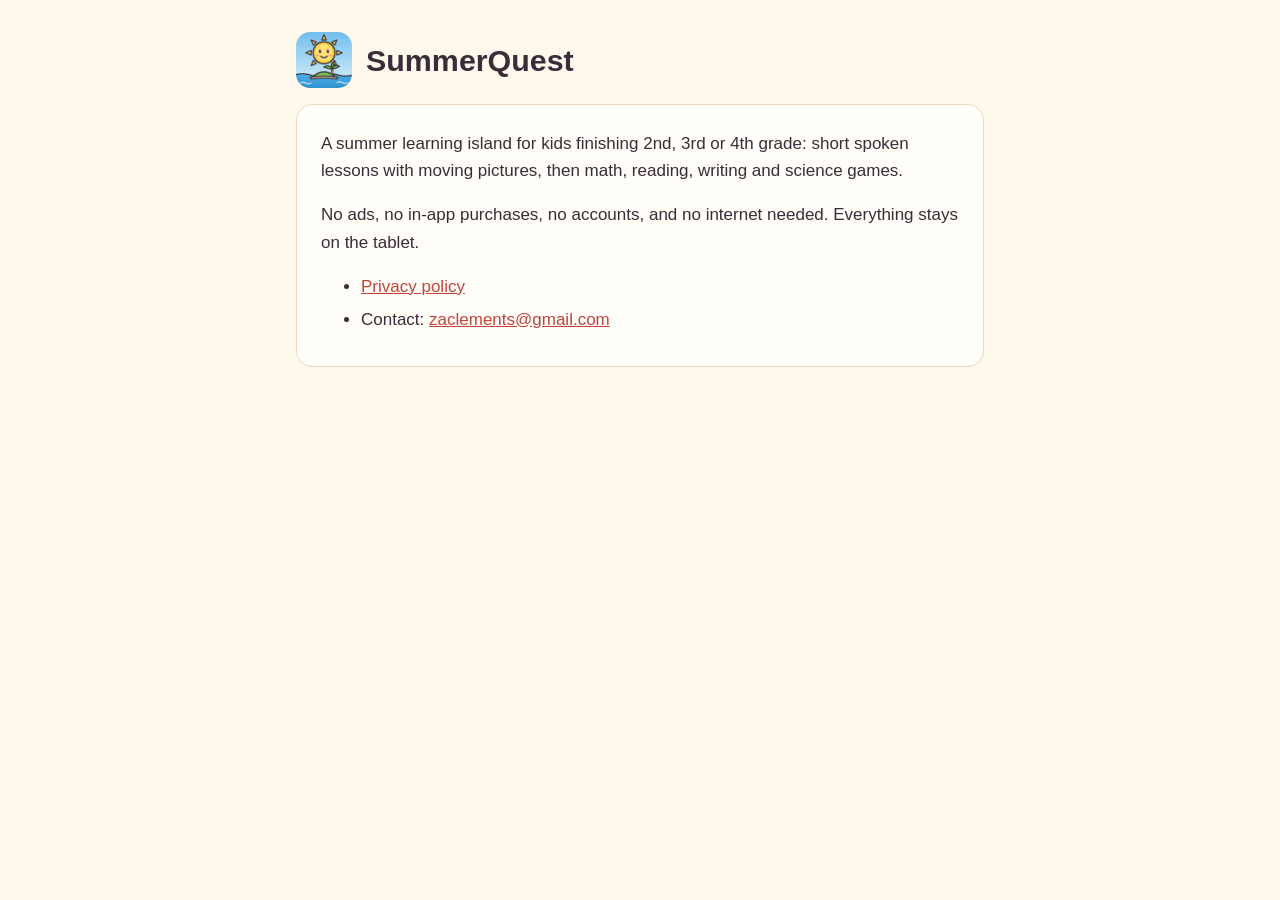
==== index.html @ 677d0332 "SummerQuest public pages: landing + privacy policy Co-Authored-By: Claude Opus 5.5 <noreply@anthropi" ====
<!doctype html><html lang="en"><head><meta charset="utf-8"><meta name="viewport" content="width=device-width,initial-scale=1">
<title>SummerQuest</title><meta name="description" content="SummerQuest: a summer learning island for kids finishing 2nd, 3rd or 4th grade.">
<link rel="icon" href="icon.png"><style>
:root{--bg:#fff8ec;--card:#fffdf8;--ink:#3a2c38;--soft:#6b5a66;--line:#ead9c0;--accent:#c2453b}
@media (prefers-color-scheme: dark){:root{--bg:#1f1a1e;--card:#2a2328;--ink:#f3e9df;--soft:#c9b9c3;--line:#463b42;--accent:#ff8a7a}}
*{box-sizing:border-box}html{-webkit-text-size-adjust:100%}
body{margin:0;background:var(--bg);color:var(--ink);font:17px/1.6 -apple-system,BlinkMacSystemFont,"Segoe UI",Roboto,Helvetica,Arial,sans-serif}
main{max-width:720px;margin:0 auto;padding:32px 16px 64px}
header{display:flex;align-items:center;gap:14px;margin-bottom:8px}
header img{width:56px;height:56px;border-radius:14px}
h1{font-size:1.9rem;line-height:1.2;margin:0}h2{font-size:1.25rem;margin:2rem 0 .5rem}
.card{background:var(--card);border:1px solid var(--line);border-radius:16px;padding:8px 24px 16px;margin-top:16px}
a{color:var(--accent)}li{margin:.35rem 0}footer{margin-top:32px;color:var(--soft);font-size:.9rem}
</style></head><body><main>
<header><img src="icon.png" alt=""><h1>SummerQuest</h1></header>
<div class="card"><p>A summer learning island for kids finishing 2nd, 3rd or 4th grade: short spoken lessons with moving pictures, then math, reading, writing and science games.</p>
<p>No ads, no in-app purchases, no accounts, and no internet needed. Everything stays on the tablet.</p>
<ul><li><a href="privacy/">Privacy policy</a></li><li>Contact: <a href="mailto:zaclements@gmail.com">zaclements@gmail.com</a></li></ul></div>
</main></body></html>
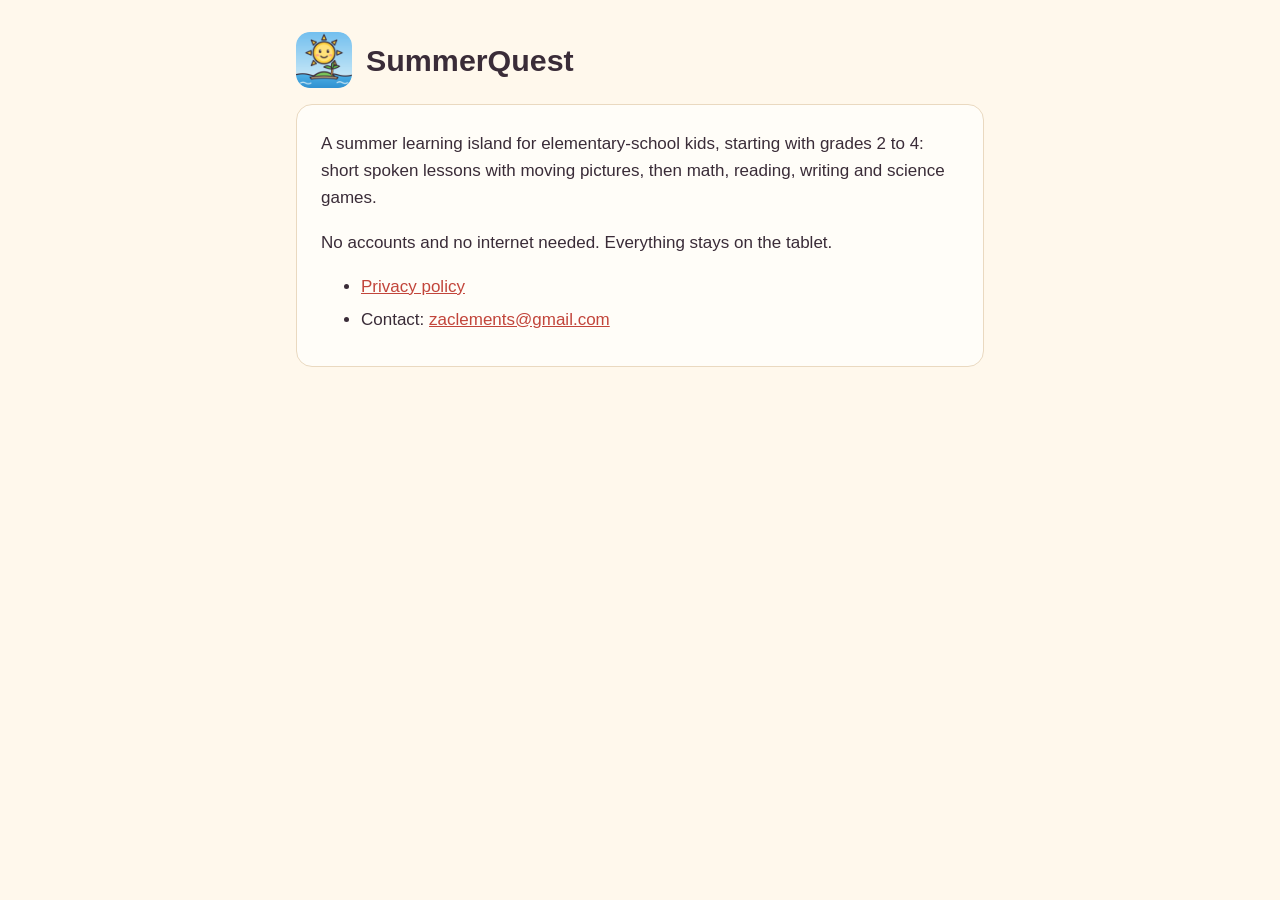
==== commit 28ec35a5: "Audience: elementary school; describe the current version (no future-tense promises) Co-Authored-By:" ====
--- a/index.html
+++ b/index.html
@@ -1,5 +1,5 @@
 <!doctype html><html lang="en"><head><meta charset="utf-8"><meta name="viewport" content="width=device-width,initial-scale=1">
-<title>SummerQuest</title><meta name="description" content="SummerQuest: a summer learning island for kids finishing 2nd, 3rd or 4th grade.">
+<title>SummerQuest</title><meta name="description" content="SummerQuest: a summer learning island for elementary-school kids.">
 <link rel="icon" href="icon.png"><style>
 :root{--bg:#fff8ec;--card:#fffdf8;--ink:#3a2c38;--soft:#6b5a66;--line:#ead9c0;--accent:#c2453b}
 @media (prefers-color-scheme: dark){:root{--bg:#1f1a1e;--card:#2a2328;--ink:#f3e9df;--soft:#c9b9c3;--line:#463b42;--accent:#ff8a7a}}
@@ -13,7 +13,7 @@
 a{color:var(--accent)}li{margin:.35rem 0}footer{margin-top:32px;color:var(--soft);font-size:.9rem}
 </style></head><body><main>
 <header><img src="icon.png" alt=""><h1>SummerQuest</h1></header>
-<div class="card"><p>A summer learning island for kids finishing 2nd, 3rd or 4th grade: short spoken lessons with moving pictures, then math, reading, writing and science games.</p>
-<p>No ads, no in-app purchases, no accounts, and no internet needed. Everything stays on the tablet.</p>
+<div class="card"><p>A summer learning island for elementary-school kids, starting with grades 2 to 4: short spoken lessons with moving pictures, then math, reading, writing and science games.</p>
+<p>No accounts and no internet needed. Everything stays on the tablet.</p>
 <ul><li><a href="privacy/">Privacy policy</a></li><li>Contact: <a href="mailto:zaclements@gmail.com">zaclements@gmail.com</a></li></ul></div>
 </main></body></html>
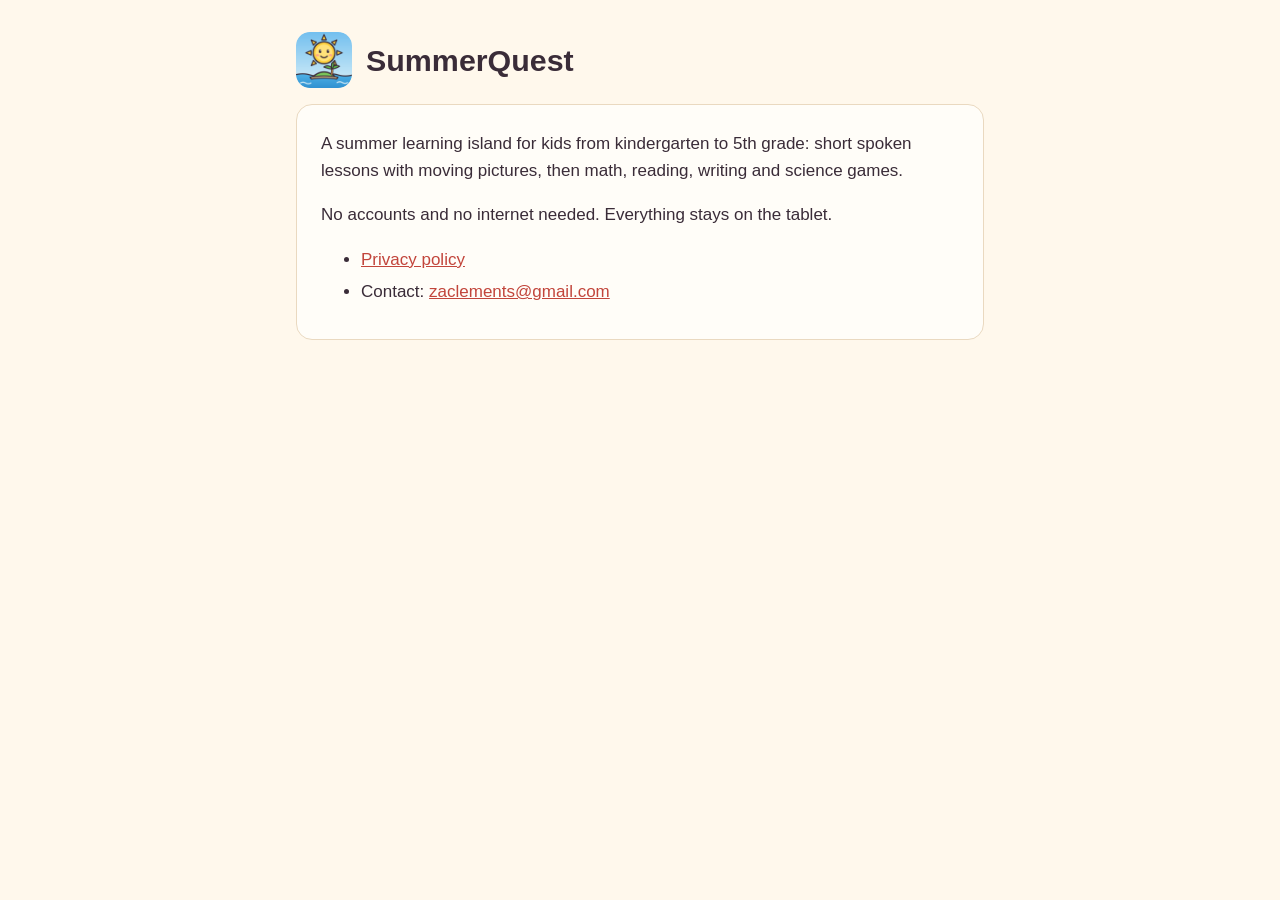
==== commit cbb288e2: "Landing: kindergarten to 5th grade (v2) Co-Authored-By: Claude Opus 5.5 <noreply@anthropic.com>" ====
--- a/index.html
+++ b/index.html
@@ -13,7 +13,7 @@
 a{color:var(--accent)}li{margin:.35rem 0}footer{margin-top:32px;color:var(--soft);font-size:.9rem}
 </style></head><body><main>
 <header><img src="icon.png" alt=""><h1>SummerQuest</h1></header>
-<div class="card"><p>A summer learning island for elementary-school kids, starting with grades 2 to 4: short spoken lessons with moving pictures, then math, reading, writing and science games.</p>
+<div class="card"><p>A summer learning island for kids from kindergarten to 5th grade: short spoken lessons with moving pictures, then math, reading, writing and science games.</p>
 <p>No accounts and no internet needed. Everything stays on the tablet.</p>
 <ul><li><a href="privacy/">Privacy policy</a></li><li>Contact: <a href="mailto:zaclements@gmail.com">zaclements@gmail.com</a></li></ul></div>
 </main></body></html>
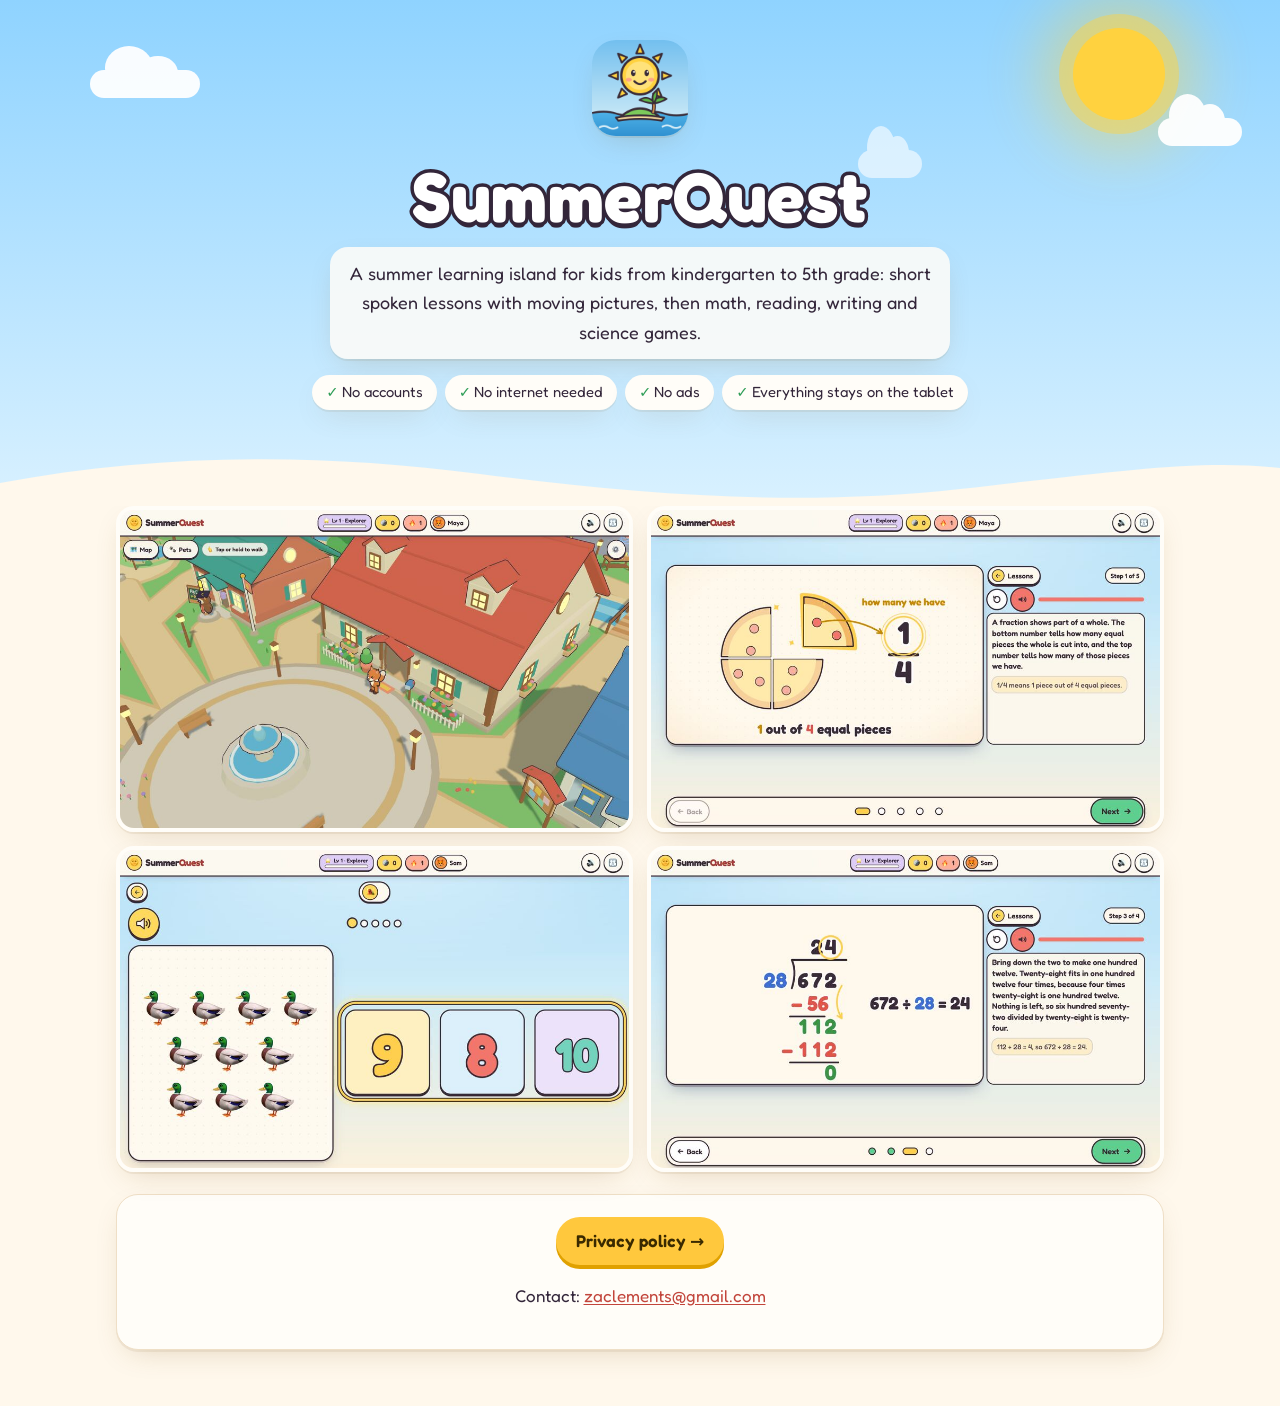
==== commit a88a9b86: "Redesign the landing and privacy pages in the app's look - Sky hero with sun and clouds, cream cards" ====
--- a/index.html
+++ b/index.html
@@ -1,19 +1,23 @@
-<!doctype html><html lang="en"><head><meta charset="utf-8"><meta name="viewport" content="width=device-width,initial-scale=1">
-<title>SummerQuest</title><meta name="description" content="SummerQuest: a summer learning island for elementary-school kids.">
-<link rel="icon" href="icon.png"><style>
-:root{--bg:#fff8ec;--card:#fffdf8;--ink:#3a2c38;--soft:#6b5a66;--line:#ead9c0;--accent:#c2453b}
-@media (prefers-color-scheme: dark){:root{--bg:#1f1a1e;--card:#2a2328;--ink:#f3e9df;--soft:#c9b9c3;--line:#463b42;--accent:#ff8a7a}}
-*{box-sizing:border-box}html{-webkit-text-size-adjust:100%}
-body{margin:0;background:var(--bg);color:var(--ink);font:17px/1.6 -apple-system,BlinkMacSystemFont,"Segoe UI",Roboto,Helvetica,Arial,sans-serif}
-main{max-width:720px;margin:0 auto;padding:32px 16px 64px}
-header{display:flex;align-items:center;gap:14px;margin-bottom:8px}
-header img{width:56px;height:56px;border-radius:14px}
-h1{font-size:1.9rem;line-height:1.2;margin:0}h2{font-size:1.25rem;margin:2rem 0 .5rem}
-.card{background:var(--card);border:1px solid var(--line);border-radius:16px;padding:8px 24px 16px;margin-top:16px}
-a{color:var(--accent)}li{margin:.35rem 0}footer{margin-top:32px;color:var(--soft);font-size:.9rem}
-</style></head><body><main>
-<header><img src="icon.png" alt=""><h1>SummerQuest</h1></header>
-<div class="card"><p>A summer learning island for kids from kindergarten to 5th grade: short spoken lessons with moving pictures, then math, reading, writing and science games.</p>
-<p>No accounts and no internet needed. Everything stays on the tablet.</p>
-<ul><li><a href="privacy/">Privacy policy</a></li><li>Contact: <a href="mailto:zaclements@gmail.com">zaclements@gmail.com</a></li></ul></div>
-</main></body></html>
+<!doctype html><html lang="en"><head><meta charset="utf-8">
+<meta name="viewport" content="width=device-width,initial-scale=1">
+<meta name="color-scheme" content="light dark">
+<title>SummerQuest</title><meta name="description" content="SummerQuest: a summer learning island for kids from kindergarten to 5th grade.">
+<link rel="icon" href="icon.png"><link rel="stylesheet" href="style.css">
+<link rel="preload" href="fonts/fredoka-latin-600-normal.woff2" as="font" type="font/woff2" crossorigin>
+</head><body>
+<header class="hero home"><div class="sky" aria-hidden="true"><span class="sun"></span><span class="cloud c1"></span><span class="cloud c2"></span><span class="cloud c3"></span></div>
+  <div class="hero-in">
+    <img class="app-icon" src="icon.png" alt="" width="96" height="96">
+    <h1 class="logo">SummerQuest</h1>
+    <p class="lede">A summer learning island for kids from kindergarten to 5th grade: short spoken lessons with moving pictures, then math, reading, writing and science games.</p>
+    <ul class="chips"><li>No accounts</li><li>No internet needed</li><li>No ads</li><li>Everything stays on the tablet</li></ul>
+  </div><svg class="wave" viewBox="0 0 1440 80" preserveAspectRatio="none" aria-hidden="true"><path d="M0 48C180 8 360 8 540 36s360 44 540 20 270-40 360-28v104H0z"/></svg>
+</header>
+<main class="home-main">
+  <div class="shots"><figure><img src="img/01-world.jpg" alt="The island world, with houses, paths and a pet fox" width="960" height="600" loading="lazy"></figure><figure><img src="img/02-lesson-fractions.jpg" alt="A spoken lesson: one out of four equal pizza slices" width="960" height="600" loading="lazy"></figure><figure><img src="img/08-k-listen-play.jpg" alt="Kindergarten Listen and Play" width="960" height="600" loading="lazy"></figure><figure><img src="img/10-g5-long-division.jpg" alt="Fifth-grade long division" width="960" height="600" loading="lazy"></figure></div>
+  <div class="card links">
+    <a class="btn" href="privacy/">Privacy policy →</a>
+    <p>Contact: <a href="mailto:zaclements@gmail.com">zaclements@gmail.com</a></p>
+  </div>
+</main>
+</body></html>
--- a/style.css
+++ b/style.css
@@ -0,0 +1,117 @@
+/* SummerQuest public pages: the app's look (sky, sun, cream cards, golden buttons, Fredoka). */
+@font-face{font-family:Fredoka;font-weight:400;font-display:swap;src:url(fonts/fredoka-latin-400-normal.woff2) format("woff2")}
+@font-face{font-family:Fredoka;font-weight:600;font-display:swap;src:url(fonts/fredoka-latin-600-normal.woff2) format("woff2")}
+@font-face{font-family:Fredoka;font-weight:700;font-display:swap;src:url(fonts/fredoka-latin-700-normal.woff2) format("woff2")}
+
+:root{
+  --sky-top:#8fd3ff;--sky-bot:#d9f1ff;--sun:#ffd23f;--sun-glow:rgba(255,210,63,.45);--cloud:#fff;
+  --bg:#fff8ec;--card:#fffdf8;--ink:#33263a;--soft:#6b5a66;--line:#efdfc6;
+  --accent:#c2453b;--gold:#ffc83d;--gold-dark:#e0a100;--gold-ink:#3a2a00;
+  --tile:#fff3d6;--sum:#fff1c2;--sum-line:#f3d27a;--shadow:0 2px 0 rgba(120,80,20,.08),0 10px 30px -12px rgba(120,80,20,.25);
+}
+@media (prefers-color-scheme:dark){:root{
+  --sky-top:#0e1a3a;--sky-bot:#2a2a52;--sun:#f4ecd0;--sun-glow:rgba(244,236,208,.25);--cloud:#3b3f68;
+  --bg:#1d1822;--card:#28212d;--ink:#f3e9df;--soft:#c9b9c3;--line:#40354a;
+  --accent:#ff8f7f;--gold:#ffc83d;--gold-dark:#c88f00;--gold-ink:#2a1e00;
+  --tile:#33293a;--sum:#3a3020;--sum-line:#6b5626;--shadow:0 10px 30px -14px rgba(0,0,0,.6);
+}}
+
+*{box-sizing:border-box}
+html{-webkit-text-size-adjust:100%;scroll-behavior:smooth;scroll-padding-top:16px}
+@media (prefers-reduced-motion:reduce){html{scroll-behavior:auto}*{animation:none!important}}
+body{margin:0;background:var(--bg);color:var(--ink);font:17px/1.65 Fredoka,ui-rounded,"SF Pro Rounded",system-ui,-apple-system,"Segoe UI",Roboto,sans-serif}
+a{color:var(--accent);text-underline-offset:2px}
+strong{font-weight:600}
+h1,h2{font-weight:700;line-height:1.2}
+
+/* ── sky hero ── */
+.hero{position:relative;overflow:hidden;background:linear-gradient(var(--sky-top),var(--sky-bot));padding:28px 16px 84px}
+.sky{position:absolute;inset:0;pointer-events:none}
+.sun{position:absolute;top:28px;right:9%;width:92px;height:92px;border-radius:50%;background:var(--sun);
+  box-shadow:0 0 0 14px var(--sun-glow),0 0 60px 30px var(--sun-glow)}
+.cloud{position:absolute;height:28px;border-radius:28px;background:var(--cloud);opacity:.95;animation:drift 40s linear infinite alternate}
+.cloud::before,.cloud::after{content:"";position:absolute;bottom:8px;border-radius:50%;background:inherit}
+.cloud::before{left:14%;width:44%;height:44px}.cloud::after{left:44%;width:36%;height:34px}
+.c1{top:30px;right:calc(9% + 70px);width:110px}.c2{top:118px;right:3%;width:84px;animation-duration:55s}.c3{top:20px;left:44%;width:64px;opacity:.6;animation-duration:70s}
+.home .c1{right:auto;left:7%;top:70px}.home .c3{left:auto;right:28%;top:150px}
+@media (max-width:700px){.c2,.c3{display:none}.c1{top:96px;right:4%;width:72px}.sun{width:64px;height:64px;top:18px;right:6%}}
+@keyframes drift{to{transform:translateX(40px)}}
+.wave{position:absolute;left:0;bottom:-1px;width:100%;height:60px}.wave path{fill:var(--bg)}
+.hero-in{position:relative;max-width:1080px;margin:0 auto}
+.brand{display:inline-flex;align-items:center;gap:10px;color:var(--ink);text-decoration:none;font-weight:600;
+  background:color-mix(in srgb,var(--card) 80%,transparent);padding:6px 14px 6px 6px;border-radius:999px;box-shadow:var(--shadow)}
+.brand img{border-radius:10px}
+.hero h1{font-size:clamp(2.2rem,6vw,3.4rem);margin:22px 0 14px}
+.facts{list-style:none;margin:0;padding:0;display:flex;flex-wrap:wrap;gap:8px}
+.facts li{background:var(--card);border-radius:999px;padding:6px 14px;font-size:.92rem;box-shadow:var(--shadow)}
+.facts span{color:var(--soft);margin-right:6px}
+.who{max-width:640px;margin:14px 0 0;font-size:.98rem}.who strong{font-weight:600}
+
+/* ── contents + sections ── */
+.layout{position:relative;z-index:1;max-width:1080px;margin:0 auto;padding:0 16px 24px;display:grid;gap:20px}
+@media (min-width:980px){.layout{grid-template-columns:240px 1fr;gap:32px;margin-top:-28px}
+  .toc{position:sticky;top:16px;align-self:start}}
+.toc details{background:var(--card);border:1px solid var(--line);border-radius:18px;padding:10px 12px;box-shadow:var(--shadow)}
+.toc summary{cursor:pointer;font-weight:600;padding:2px 6px;list-style-position:inside}
+.toc ol{list-style:none;margin:8px 0 0;padding:0}
+.toc a{display:flex;gap:10px;align-items:center;padding:7px 8px;border-radius:12px;color:var(--ink);text-decoration:none;font-size:.95rem;line-height:1.3}
+.toc a:hover{background:var(--tile)}
+.toc a.on{background:var(--gold);color:var(--gold-ink);font-weight:600}
+.sections{min-width:0;display:grid;gap:18px}
+.card{background:var(--card);border:1px solid var(--line);border-radius:22px;padding:6px 26px 18px;box-shadow:var(--shadow)}
+@media (max-width:600px){.card{padding:4px 18px 14px;border-radius:18px}}
+.card h2{display:flex;align-items:center;gap:12px;font-size:1.4rem;margin:18px 0 10px}
+.h-icon{display:grid;place-items:center;flex:none;width:42px;height:42px;border-radius:14px;background:var(--tile);font-size:1.3rem}
+.anchor{margin-left:auto;color:var(--soft);text-decoration:none;opacity:0;font-weight:400;transition:opacity .15s}
+.card h2:hover .anchor,.anchor:focus{opacity:1}
+.summary{background:var(--sum);border:2px solid var(--sum-line);font-size:1.06rem}
+.summary .h-icon{background:var(--gold)}
+.card ul:not(.tiles){padding-left:0;list-style:none}
+.card ul:not(.tiles) li{position:relative;padding-left:26px;margin:.6rem 0}
+.card ul:not(.tiles) li::before{content:"";position:absolute;left:4px;top:.62em;width:10px;height:10px;border-radius:50%;background:var(--gold);box-shadow:0 0 0 3px var(--tile)}
+
+/* the "what the app doesn't do" list as tiles */
+.tiles{list-style:none;margin:8px 0 14px;padding:0;display:grid;gap:12px;grid-template-columns:repeat(auto-fill,minmax(250px,1fr))}
+.tile{display:flex;gap:12px;align-items:flex-start;background:var(--tile);border-radius:16px;padding:12px 14px;font-size:.95rem;line-height:1.5}
+.tile-icon{position:relative;flex:none;display:grid;place-items:center;width:38px;height:38px;border-radius:12px;background:var(--card);font-size:1.15rem}
+.tile-icon::after{content:"✕";position:absolute;right:-5px;bottom:-5px;width:18px;height:18px;border-radius:50%;
+  display:grid;place-items:center;background:var(--accent);color:#fff;font-size:11px;font-weight:700;line-height:1;border:2px solid var(--tile)}
+.tile strong{display:block;font-size:1.02rem}
+
+/* numbered steps */
+.steps{counter-reset:s;list-style:none;padding:0}
+.steps li{counter-increment:s;position:relative;padding:12px 14px 12px 56px;margin:10px 0;background:var(--tile);border-radius:16px}
+.steps li::before{content:counter(s);position:absolute;left:12px;top:12px;width:32px;height:32px;border-radius:50%;
+  display:grid;place-items:center;background:var(--gold);color:var(--gold-ink);font-weight:700;box-shadow:0 3px 0 var(--gold-dark)}
+
+/* ── buttons + footer ── */
+.btn{display:inline-block;background:var(--gold);color:var(--gold-ink);font-weight:600;text-decoration:none;
+  padding:10px 20px;border-radius:999px;box-shadow:0 4px 0 var(--gold-dark);transition:transform .1s,box-shadow .1s}
+.btn:hover{transform:translateY(-1px);box-shadow:0 5px 0 var(--gold-dark)}
+.btn:active{transform:translateY(3px);box-shadow:0 1px 0 var(--gold-dark)}
+.foot{max-width:1080px;margin:0 auto;padding:12px 16px 48px;text-align:center;color:var(--soft)}
+.foot p{margin:.6rem 0}.small{font-size:.85rem}
+@media (min-width:980px){.foot{padding-left:288px}}
+:focus-visible{outline:3px solid var(--accent);outline-offset:2px;border-radius:6px}
+
+/* ── landing ── */
+.home{text-align:center;padding-bottom:96px}
+.app-icon{border-radius:24px;box-shadow:var(--shadow);margin-top:12px}
+.logo{font-size:clamp(2.6rem,9vw,4.4rem)!important;margin:10px 0 8px!important;color:#fff;
+  -webkit-text-stroke:7px #33263a;paint-order:stroke fill;letter-spacing:.5px;text-shadow:0 5px 0 #33263a}
+.lede{max-width:620px;margin:0 auto 16px;font-size:1.12rem;background:color-mix(in srgb,var(--card) 85%,transparent);
+  padding:12px 18px;border-radius:18px;box-shadow:var(--shadow)}
+.chips{list-style:none;padding:0;margin:0;display:flex;flex-wrap:wrap;justify-content:center;gap:8px}
+.chips li{background:var(--card);border-radius:999px;padding:5px 14px;font-size:.92rem;box-shadow:var(--shadow)}
+.chips li::before{content:"✓ ";color:#2e9d57;font-weight:700}
+.home-main{max-width:1080px;margin:0 auto;padding:0 16px 56px}
+.shots{display:grid;gap:14px;grid-template-columns:repeat(auto-fit,minmax(min(100%,420px),1fr))}
+.shots figure{margin:0}
+.shots img{display:block;width:100%;height:auto;border-radius:18px;border:4px solid var(--card);box-shadow:var(--shadow)}
+.links{margin-top:22px;text-align:center;padding:22px}
+
+@media print{
+  .sky,.wave,.toc,.foot .btn,.anchor,script{display:none!important}
+  .hero{background:none;padding:0 0 8px}.layout{display:block;margin:0}
+  .card{box-shadow:none;break-inside:avoid-page;border-color:#ccc}body{font-size:12pt}
+}
